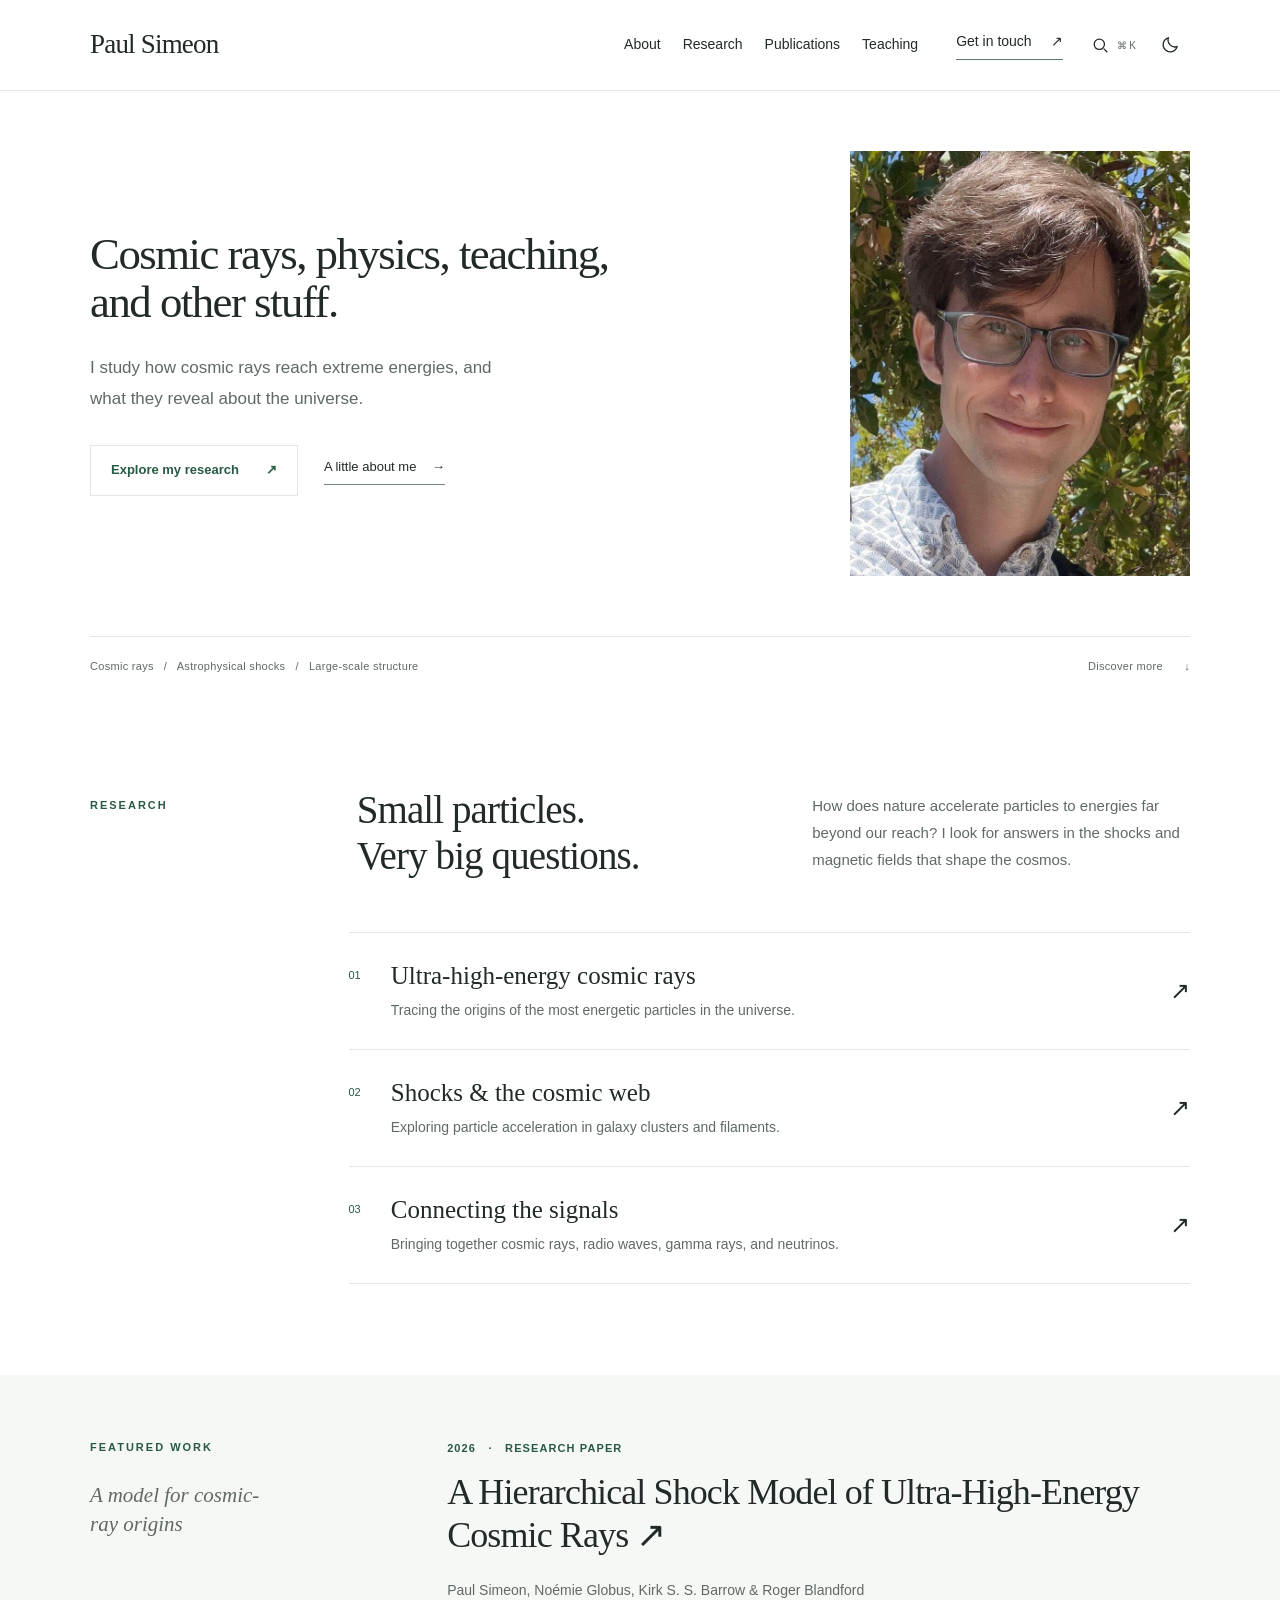
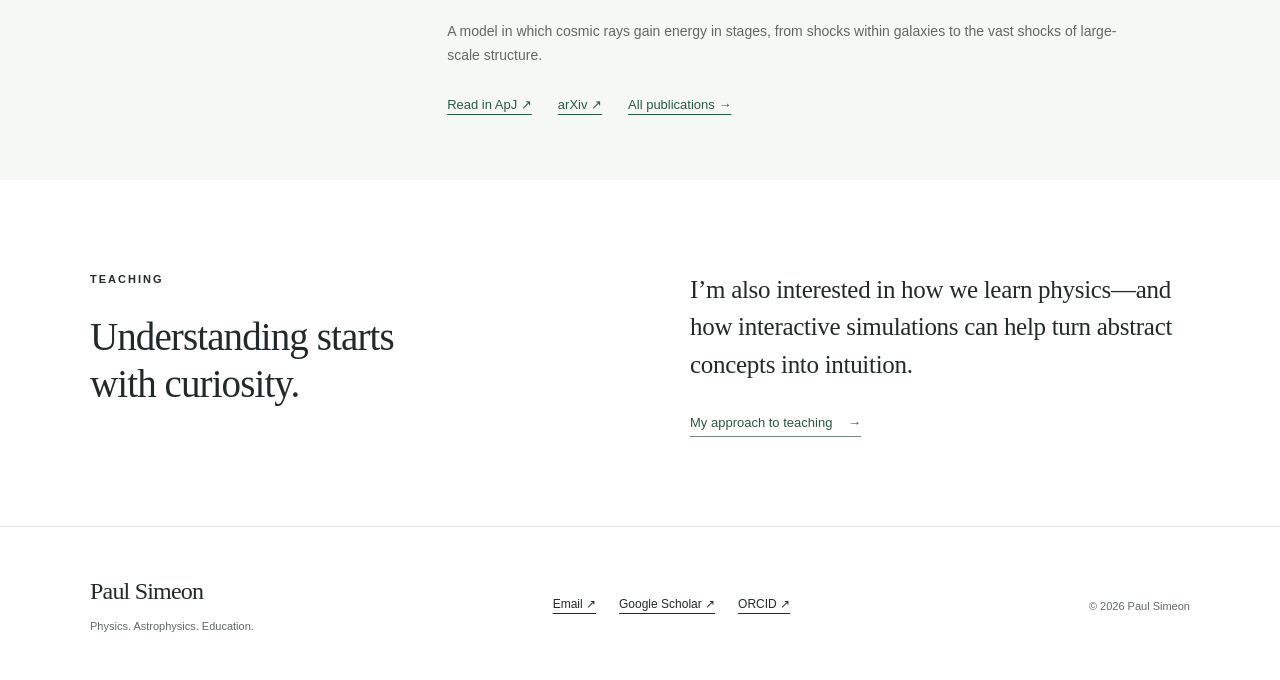
==== index.html @ d8b5a5e3 "Publish personal website and 2026 WordPress archive" ====
<!doctype html>
<html lang="en"><head><meta charset="utf-8"><meta name="viewport" content="width=device-width, initial-scale=1">
<title>Physicist &amp; educator — Paul Simeon</title><meta name="description" content="Exploring the origins of cosmic rays, the largest structures in the universe, and new ways to teach physics.">
<link rel="canonical" href="https://paulsimeon.com/">
<meta property="og:title" content="Physicist &amp; educator — Paul Simeon"><meta property="og:description" content="Exploring the origins of cosmic rays, the largest structures in the universe, and new ways to teach physics."><meta property="og:type" content="website"><meta property="og:image" content="https://paulsimeon.com/assets/cluster-temperature.png">
<link rel="icon" href="./assets/favicon.svg" type="image/svg+xml"><script src="./assets/theme.js"></script><link rel="stylesheet" href="./assets/style.css"><script src="./assets/search-index.js" defer></script><script src="./assets/search.js" defer></script><script src="./assets/site.js" defer></script></head>
<body class="home"><a class="skip-link" href="#main">Skip to content</a>
<header class="site-header"><div class="container header-inner"><a class="wordmark" href="./index.html">Paul Simeon</a><button class="menu-toggle" type="button" aria-controls="navigation" aria-expanded="false" hidden>Menu <span aria-hidden="true">+</span></button><nav id="navigation" aria-label="Main navigation"><a href="./about-2/index.html">About</a><a href="./research/index.html">Research</a><a href="./publications/index.html">Publications</a><a href="./teaching/index.html">Teaching</a><a class="nav-contact" href="./about-2/index.html#contact">Get in touch <span aria-hidden="true">↗</span></a></nav><div class="header-tools"><button class="search-toggle icon-button" type="button" aria-label="Search this site" title="Search (Command-K or Control-K)" aria-haspopup="dialog" aria-controls="site-search" hidden><svg viewBox="0 0 24 24" width="19" height="19" fill="none" stroke="currentColor" stroke-width="1.6" aria-hidden="true"><circle cx="10.5" cy="10.5" r="6.5"/><path d="m16 16 4.5 4.5"/></svg><kbd aria-hidden="true">⌘ K</kbd></button><button class="theme-toggle icon-button" type="button" aria-label="Switch to dark mode" title="Switch to dark mode" hidden><svg class="moon-icon" viewBox="0 0 24 24" width="20" height="20" fill="none" stroke="currentColor" stroke-width="1.6" aria-hidden="true"><path d="M20.5 14a8.5 8.5 0 0 1-10.5-10.5A8.5 8.5 0 1 0 20.5 14Z"/></svg><svg class="sun-icon" viewBox="0 0 24 24" width="20" height="20" fill="none" stroke="currentColor" stroke-width="1.6" aria-hidden="true"><circle cx="12" cy="12" r="4"/><path d="M12 1v3m0 16v3M1 12h3m16 0h3M4.2 4.2l2.1 2.1m11.4 11.4 2.1 2.1M4.2 19.8l2.1-2.1M17.7 6.3l2.1-2.1"/></svg></button></div></div></header>
<main id="main">
<section class="hero"><div class="container hero-grid"><div class="hero-copy"><h1>Cosmic rays, physics, teaching, and other stuff.</h1><p class="hero-intro">I study how cosmic rays reach extreme energies, and what they reveal about the universe.</p><div class="hero-actions"><a class="button" href="research/index.html">Explore my research <span aria-hidden="true">↗</span></a><a class="text-link" href="about-2/index.html">A little about me <span aria-hidden="true">→</span></a></div></div><figure class="hero-figure hero-portrait"><img src="assets/paul-simeon.jpg" alt="Paul Simeon outdoors beneath a tree" width="737" height="1189" fetchpriority="high"></figure></div><div class="container hero-bottom"><span>Cosmic rays &nbsp; / &nbsp; Astrophysical shocks &nbsp; / &nbsp; Large-scale structure</span><a href="#research-overview">Discover more <span aria-hidden="true">↓</span></a></div></section>
<section class="section container" id="research-overview"><div class="section-heading"><p class="eyebrow">Research</p><h2>Small particles.<br>Very big questions.</h2><p>How does nature accelerate particles to energies far beyond our reach? I look for answers in the shocks and magnetic fields that shape the cosmos.</p></div><div class="research-list"><a href="research/index.html#cosmic-rays"><span class="item-number">01</span><div><h3>Ultra-high-energy cosmic rays</h3><p>Tracing the origins of the most energetic particles in the universe.</p></div><span class="row-arrow" aria-hidden="true">↗</span></a><a href="research/index.html#shocks"><span class="item-number">02</span><div><h3>Shocks &amp; the cosmic web</h3><p>Exploring particle acceleration in galaxy clusters and filaments.</p></div><span class="row-arrow" aria-hidden="true">↗</span></a><a href="research/index.html#connections"><span class="item-number">03</span><div><h3>Connecting the signals</h3><p>Bringing together cosmic rays, radio waves, gamma rays, and neutrinos.</p></div><span class="row-arrow" aria-hidden="true">↗</span></a></div></section>
<section class="paper-section"><div class="container paper-layout"><div><p class="eyebrow">Featured work</p><p class="paper-note">A model for cosmic-ray origins</p></div><article><p class="meta">2026 &nbsp; · &nbsp; Research paper</p><h2><a href="https://iopscience.iop.org/article/10.3847/1538-4357/ae2852">A Hierarchical Shock Model of Ultra-High-Energy Cosmic Rays <span aria-hidden="true">↗</span></a></h2><p>Paul Simeon, Noémie Globus, Kirk S. S. Barrow &amp; Roger Blandford</p><p>A model in which cosmic rays gain energy in stages, from shocks within galaxies to the vast shocks of large-scale structure.</p><div class="inline-links"><a href="https://iopscience.iop.org/article/10.3847/1538-4357/ae2852">Read in ApJ ↗</a><a href="https://arxiv.org/abs/2503.10795">arXiv ↗</a><a href="publications/index.html">All publications →</a></div></article></div></section>
<section class="section container teaching-teaser"><div><p class="eyebrow">Teaching</p><h2>Understanding starts<br>with curiosity.</h2></div><div><p class="large-copy">I’m also interested in how we learn physics—and how interactive simulations can help turn abstract concepts into intuition.</p><a class="text-link dark" href="teaching/index.html">My approach to teaching <span aria-hidden="true">→</span></a></div></section>
</main>
<footer class="site-footer"><div class="container footer-inner"><div><a class="wordmark" href="./index.html">Paul Simeon</a><p>Physics. Astrophysics. Education.</p></div><div class="footer-links"><a href="mailto:paulsimeon@gmail.com">Email ↗</a><a href="https://scholar.google.com/citations?user=GxzBEEIAAAAJ&amp;hl=en">Google Scholar ↗</a><a href="https://orcid.org/0000-0001-7763-4405">ORCID ↗</a></div><p class="copyright">© <span data-year>2026</span> Paul Simeon</p></div></footer>
<dialog id="site-search" class="search-dialog" aria-labelledby="search-title"><div class="search-dialog-heading"><h2 id="search-title">Search this site</h2><button class="search-close icon-button" type="button" aria-label="Close search">Esc <span aria-hidden="true">×</span></button></div><label class="search-label" for="site-search-query">Pages, research, and publications</label><input id="site-search-query" type="search" placeholder="Try cosmic rays, teaching, or contact…" autocomplete="off" spellcheck="false" aria-controls="site-search-results" aria-describedby="site-search-help" autofocus><p class="search-status" role="status" aria-live="polite"></p><ul id="site-search-results" class="search-results"></ul><p id="site-search-help" class="search-help">↑ ↓ to move · Enter to open · Esc to close</p></dialog>
</body></html>
---- assets/style.css ----
:root{--paper:#ffffff;--ink:#222a29;--muted:#606965;--accent:#285a43;--green:#285a43;--line:#e3e7e3;--surface:#f6f8f5;--serif:Georgia,'Times New Roman',serif;--sans:-apple-system,BlinkMacSystemFont,'Segoe UI',sans-serif}
*{box-sizing:border-box}
html{scroll-behavior:smooth;scroll-padding-top:30px}
body{margin:0;background:var(--paper);color:var(--ink);font-family:var(--sans);font-size:16px;line-height:1.7;-webkit-font-smoothing:antialiased}
a{color:inherit;text-underline-offset:5px;text-decoration-thickness:1px}
a:hover{color:var(--green)}
a,button,input{-webkit-tap-highlight-color:transparent}
a:focus-visible,button:focus-visible,input:focus-visible{outline:3px solid #9b6c30;outline-offset:6px}
img{max-width:100%;height:auto;display:block}
figure,p,h1,h2,h3{margin:0}
p+p{margin-top:1.2em}
button,input{font:inherit}
[hidden]{display:none!important}
.container{width:min(1100px,calc(100% - 112px));margin-inline:auto}
.site-header{background:var(--paper);color:var(--ink);border-bottom:1px solid var(--line)}
.header-inner{height:90px;display:flex;align-items:center;justify-content:space-between;gap:30px}
.wordmark{font-family:var(--serif);font-size:27px;letter-spacing:-.8px;text-decoration:none;white-space:nowrap}
.site-header a:hover{color:var(--accent)}
nav{display:flex;align-items:center;gap:34px;font-size:14px}
nav a{text-decoration:none}
nav a[aria-current]{color:var(--accent);text-decoration:underline;text-underline-offset:9px}
.nav-contact{margin-left:16px;border-bottom:1px solid #62766c;padding-bottom:5px}
.nav-contact span{margin-left:15px}
.menu-toggle{display:none;background:none;color:inherit;border:1px solid #62766c;padding:5px 12px;cursor:pointer}
.skip-link{position:absolute;left:20px;top:-100px;background:var(--paper);color:var(--ink);padding:10px 20px;z-index:10}
.skip-link:focus{top:10px}
.hero{background:var(--paper);color:var(--ink);padding:60px 0 0}
.hero-grid{display:grid;grid-template-columns:1.3fr 1fr;gap:62px;align-items:center;padding-bottom:60px}
.eyebrow{text-transform:uppercase;font-size:11px;letter-spacing:2px;font-weight:600;line-height:1.5}
.hero .eyebrow{color:var(--accent);margin-bottom:26px;display:flex;align-items:center;gap:12px}
.small-star{font-size:23px}
.hero h1{font-family:var(--serif);font-weight:400;line-height:1.07;font-size:clamp(36px,3.5vw,48px);letter-spacing:-1.5px}
.hero h1 em{color:var(--accent);font-weight:400}
.hero-intro{max-width:440px;color:var(--muted);font-size:17px;line-height:1.8;margin-top:26px}
.hero-actions{display:flex;gap:26px;align-items:center;margin-top:31px;flex-wrap:wrap}
.button{display:inline-flex;align-items:center;gap:27px;background:transparent;color:var(--green);border:1px solid var(--line);padding:13px 20px;text-decoration:none;font-size:13px;font-weight:600}
.button:hover{background:var(--surface);color:var(--green);border-color:var(--green)}
.text-link{font-size:13px;text-decoration:none;border-bottom:1px solid #718477;padding-bottom:6px}
.text-link span{margin-left:12px}
.hero .text-link:hover{color:var(--accent)}
.figure-topline{display:flex;justify-content:space-between;color:var(--muted);font-size:9px;letter-spacing:1.8px;border-top:1px solid var(--line);padding:12px 0}
.hero-figure img{width:100%;aspect-ratio:1;object-fit:cover}
.hero-figure figcaption{display:flex;justify-content:space-between;gap:15px;color:var(--muted);font-size:10px;padding-top:12px}
.hero-bottom{border-top:1px solid var(--line);display:flex;justify-content:space-between;gap:20px;padding-block:20px;color:var(--muted);font-size:11px;letter-spacing:.3px}
.hero-bottom a{text-decoration:none;white-space:nowrap}
.hero-bottom a:hover{color:var(--accent)}
.hero-bottom a span{margin-left:18px}
.section{padding-block:91px}
.section-heading{display:grid;grid-template-columns:.6fr 1.1fr 1fr;gap:40px;align-items:start;margin-bottom:52px}
.section-heading .eyebrow{padding-top:10px;color:var(--green)}
h2{font-family:var(--serif);font-size:39px;line-height:1.2;letter-spacing:-.9px;font-weight:400}
.section-heading>p:last-child{color:var(--muted);font-size:15px;line-height:1.8;padding-top:5px}
.research-list{margin-left:23.5%}
.research-list>a{display:flex;align-items:center;gap:30px;text-decoration:none;border-top:1px solid var(--line);padding:27px 0}
.research-list>a:last-child{border-bottom:1px solid var(--line)}
.item-number{font-size:11px;color:var(--green);align-self:flex-start;padding-top:6px}
.research-list h3{font-family:var(--serif);font-size:25px;font-weight:400;line-height:1.25}
.research-list p{color:var(--muted);font-size:14px;margin-top:7px}
.row-arrow{margin-left:auto;font-size:24px;font-weight:300;padding-left:15px;transition:transform .2s}
.research-list>a:hover .row-arrow{transform:translate(3px,-3px)}
.paper-section{background:var(--surface);padding-block:64px}
.paper-layout{display:grid;grid-template-columns:.8fr 2fr;gap:60px}
.paper-layout>.eyebrow,.paper-layout .eyebrow{color:var(--green)}
.paper-note{font-family:var(--serif);font-style:italic;font-size:21px;line-height:1.4;max-width:180px;margin-top:25px;color:var(--muted)}
.meta{font-size:11px;letter-spacing:1.1px;text-transform:uppercase;color:var(--green);font-weight:600;margin-bottom:13px}
.paper-layout h2{font-size:36px;max-width:750px;margin-bottom:22px}
.paper-layout h2 a{text-decoration:none}
.paper-layout article>p:not(.meta){font-size:14px;color:var(--muted);max-width:700px}
.inline-links{display:flex;gap:26px;flex-wrap:wrap;margin-top:26px;font-size:13px}
.inline-links a{color:var(--green)}
.teaching-teaser{display:grid;grid-template-columns:1fr 1fr;gap:100px}
.teaching-teaser h2{margin-top:27px}
.large-copy{font-family:var(--serif);font-size:25px;line-height:1.5;letter-spacing:-.3px;margin-bottom:25px}
.dark{color:var(--green)}
.contact-band{border-top:1px solid var(--line);padding-block:35px}
.contact-band>.container{display:flex;align-items:center;justify-content:space-between}
.contact-band p{font-family:var(--serif);font-size:32px}
.contact-band a{font-size:17px;text-decoration:none;color:var(--green)}
.contact-band a span{margin-left:50px}
.site-footer{background:var(--paper);border-top:1px solid var(--line);padding-block:44px}
.footer-inner{display:flex;align-items:center;justify-content:space-between;gap:25px;flex-wrap:wrap}
.site-footer .wordmark{font-size:24px}
.site-footer p{font-size:11px;color:var(--muted);margin-top:5px}
.footer-links{display:flex;gap:23px;font-size:12px}
.copyright{font-size:11px}
.page-intro{padding-top:75px;padding-bottom:64px;border-bottom:1px solid var(--line);margin-bottom:60px}
.page-intro .eyebrow{color:var(--green);margin-bottom:24px}
.page-intro h1{font-family:var(--serif);font-size:clamp(38px,4vw,52px);font-weight:400;line-height:1.12;letter-spacing:-1.8px}
.page-intro h1 em{color:var(--green)}
.page-intro .lead{max-width:730px;margin-top:30px;color:var(--muted)}
.lead{font-size:21px;line-height:1.65}
.section-bottom{padding-bottom:95px}
.about-layout{display:grid;grid-template-columns:.8fr 1.5fr;gap:100px}
.portrait img{width:100%;max-height:480px;object-fit:cover;object-position:center 35%}
.portrait figcaption{font-size:11px;color:var(--muted);margin-top:12px}
.prose{max-width:740px}
.prose>p,.prose section>p{color:var(--muted)}
.prose h2{font-size:29px;margin:36px 0 18px}
.prose>h2:first-child,.prose section:first-child h2{margin-top:0}
.prose h3{font-family:var(--serif);font-size:25px;font-weight:400;line-height:1.3}
.prose a{color:var(--green)}
.prose .lead{color:var(--ink)}
.contact-details{border-top:1px solid var(--line);padding-top:28px;margin-top:38px}
.contact-details .eyebrow{margin-bottom:15px}
.research-detail{display:grid;grid-template-columns:.7fr 2fr;gap:70px}
.side-nav{display:flex;flex-direction:column;align-items:flex-start;gap:16px;font-size:13px}
.side-nav .eyebrow{margin-bottom:8px}
.side-nav a{color:var(--muted);text-decoration:none}
.side-nav a:hover{color:var(--green);text-decoration:underline}
.research-figure{margin-block:27px}
.research-figure img{max-width:600px;width:100%}
.research-figure figcaption{font-size:12px;color:var(--muted);margin-top:12px}
.prose section+section{margin-top:48px}
.callout{background:var(--surface);border-left:2px solid #4f745e;padding:28px;margin-top:30px}
.callout h3{margin-block:15px}
.callout p:not(.eyebrow){font-size:14px;color:var(--muted)}
.callout>a{display:inline-block;font-size:13px;margin-top:15px}
.publication-search{display:grid;grid-template-columns:1fr 3fr 1fr;align-items:center;gap:30px;margin-bottom:32px}
.publication-search label{font-size:13px}
.publication-search input{width:100%;border:1px solid #a6b5a9;border-radius:0;background:transparent;padding:12px 15px;font-size:14px;color:var(--ink)}
.publication-search p{font-size:12px;color:var(--muted);text-align:right}
.publication{display:grid;grid-template-columns:1fr 4fr;gap:35px;border-top:1px solid var(--line);padding:34px 0}
.publication:last-child{border-bottom:1px solid var(--line)}
.publication-year{font-family:var(--serif);font-size:27px;color:var(--muted)}
.publication h2{font-size:27px;max-width:850px;line-height:1.3;letter-spacing:-.4px}
.publication h2 a{text-decoration:none}
.publication p:not(.meta){font-size:14px;color:var(--muted);margin-top:12px}
.publication .authors{color:var(--ink)!important}
.publication .inline-links{margin-top:18px}
.publication .meta{font-size:10px}
.teaching-layout{display:grid;grid-template-columns:.9fr 1.4fr;gap:100px}
.teaching-statement{background:var(--surface);color:var(--ink);padding:40px;align-self:start;overflow:hidden}
.teaching-statement>.eyebrow{color:var(--accent)}
.teaching-statement>p:nth-child(2){font-family:var(--serif);font-size:42px;line-height:1.2;margin-top:35px;letter-spacing:-1px}
.teaching-statement em{color:var(--accent)}
.orbit-art{position:relative;height:190px;margin-top:30px}
.orbit-art span{position:absolute;left:50%;top:50%;width:190px;height:85px;border:1px solid #7a9784;border-radius:50%;transform:translate(-50%,-50%) rotate(-35deg)}
.orbit-art span:nth-child(2){transform:translate(-50%,-50%) rotate(25deg)}
.orbit-art span:nth-child(3){transform:translate(-50%,-50%) rotate(85deg)}
.orbit-art i{position:absolute;left:calc(50% - 5px);top:calc(50% - 5px);width:10px;height:10px;background:var(--accent);border-radius:50%}

@media(min-width:1600px){.hero-grid{padding-block:30px 70px}
.hero h1{font-size:48px}
}

@media(max-width:1100px){.container{width:calc(100% - 64px)}
nav{gap:20px}
.nav-contact{margin-left:0}
.hero-grid{gap:36px}
.hero h1{font-size:42px}
.hero-actions{gap:20px}
.hero-figure figcaption{font-size:9px}
.section-heading{grid-template-columns:.65fr 1fr 1fr;gap:26px}
.section-heading h2{font-size:33px}
.about-layout,.teaching-layout{gap:55px}
.teaching-statement{padding:28px}
.paper-layout{gap:40px}
}

@media(max-width:760px){.container{width:calc(100% - 40px)}
.header-inner{min-height:82px;height:auto;flex-wrap:wrap;padding-block:20px;gap:18px}
.wordmark{font-size:25px}
nav{width:100%;flex-wrap:wrap;gap:15px 24px;padding:12px 0 5px;font-size:14px}
.js-enabled .menu-toggle{display:block}
.js-enabled nav{display:none}
.js-enabled nav.is-open{display:flex}
.nav-contact{margin-left:auto}
.hero{padding-top:30px}
.hero-grid{grid-template-columns:1fr;gap:45px;padding-bottom:35px}
.hero h1{font-size:clamp(34px,7vw,44px);letter-spacing:-1.5px}
.hero-intro{font-size:16px;max-width:500px}
.hero-figure{max-width:390px;width:100%}
.hero-figure img{aspect-ratio:1.2;object-fit:cover}
.hero-figure figcaption{font-size:10px}
.hero-bottom{align-items:flex-start;font-size:10px}
.hero-bottom>span{max-width:250px}
.hero-bottom a{font-size:10px}
.hero-bottom a span{margin-left:4px}
.section{padding-block:55px}
.section-heading{grid-template-columns:1fr;gap:22px;margin-bottom:32px}
.section-heading h2{font-size:38px}
.section-heading h2 br{display:none}
.section-heading p:last-child{max-width:540px}
.research-list{margin-left:0}
.research-list>a{gap:18px;padding-block:23px}
.research-list h3{font-size:23px}
.research-list p{font-size:13px}
.paper-section{padding-block:45px}
.paper-layout{grid-template-columns:1fr;gap:30px}
.paper-note{display:none}
.paper-layout h2{font-size:30px}
.teaching-teaser{grid-template-columns:1fr;gap:30px}
.teaching-teaser h2{font-size:36px;margin-top:20px}
.large-copy{font-size:23px}
.contact-band p{font-size:26px}
.contact-band a{font-size:14px}
.contact-band a span{margin-left:15px}
.footer-inner{align-items:flex-start;gap:25px}
.footer-links{flex-wrap:wrap;font-size:12px}
.copyright{width:100%}
.page-intro{padding-top:45px;padding-bottom:37px;margin-bottom:38px}
.page-intro h1{font-size:38px;letter-spacing:-1px}
.page-intro h1 br{display:none}
.lead{font-size:19px}
.about-layout{grid-template-columns:1fr;gap:38px}
.portrait{max-width:350px}
.portrait img{max-height:390px}
.section-bottom{padding-bottom:55px}
.research-detail{grid-template-columns:1fr;gap:36px}
.side-nav{gap:10px;border-bottom:1px solid var(--line);padding-bottom:25px}
.side-nav .eyebrow{margin-bottom:3px}
.prose h2{font-size:28px}
.publication-search{grid-template-columns:1fr;gap:9px;margin-bottom:25px}
.publication-search p{text-align:left}
.publication{grid-template-columns:1fr;gap:12px;padding-block:28px}
.publication-year{font-size:22px}
.publication h2{font-size:25px}
.publication .meta{margin-bottom:8px}
.teaching-layout{grid-template-columns:1fr;gap:38px}
.teaching-statement{max-width:500px}
.orbit-art{height:155px}
.teaching-statement>p:nth-child(2){font-size:40px}
}

@media(prefers-reduced-motion:reduce){html{scroll-behavior:auto}
*{transition:none!important}
}


/* Shared theme and header controls. */
:root{color-scheme:light}
:root[data-theme="dark"]{color-scheme:dark;--paper:#171c1a;--ink:#edf0eb;--muted:#b1bcb4;--accent:#abd0b6;--green:#abd0b6;--line:#3a4840;--surface:#222b25}
.header-inner{gap:20px}
.header-inner nav{gap:22px;margin-left:auto}
.header-tools{display:flex;align-items:center;gap:6px;flex-shrink:0}
.icon-button{display:inline-flex;justify-content:center;align-items:center;gap:7px;min-height:40px;min-width:40px;padding:7px;background:transparent;color:var(--ink);border:1px solid transparent;border-radius:4px;cursor:pointer;font-size:12px}
.icon-button:hover{background:var(--surface);border-color:var(--line)}
.icon-button kbd{font:10px var(--sans);color:var(--muted);white-space:nowrap}
.sun-icon{display:none}
[data-theme="dark"] .moon-icon{display:none}
[data-theme="dark"] .sun-icon{display:block}
.hero-portrait{width:100%;max-width:340px;justify-self:end}
.hero-portrait img{aspect-ratio:4/5;object-fit:cover;object-position:center 30%}
.hero-portrait figcaption{font-size:12px}
#contact{scroll-margin-top:30px}
#contact:target{border-top-color:var(--green)}
.search-open{overflow:hidden}
.search-dialog{width:min(640px,calc(100% - 32px));max-height:80dvh;margin:10vh auto;padding:25px;border:1px solid var(--line);border-radius:8px;background:var(--paper);color:var(--ink);box-shadow:0 20px 80px #0003;overflow:auto}
.search-dialog::backdrop{background:#101b1677}
.search-dialog-heading{display:flex;align-items:center;justify-content:space-between;gap:15px;margin-bottom:15px}
.search-dialog-heading h2{font-size:26px}
.search-label{display:block;font-size:12px;color:var(--muted);margin-bottom:8px}
#site-search-query{width:100%;padding:13px;border:1px solid var(--line);border-radius:4px;background:var(--surface);color:var(--ink);font-size:16px}
.search-status{font-size:12px;color:var(--muted);margin:18px 0 10px}
.search-results{list-style:none;margin:0;padding:0}
.search-results li+li{border-top:1px solid var(--line)}
.search-results a{display:flex;flex-direction:column;gap:5px;padding:14px 10px;text-decoration:none;border-radius:3px}
.search-results a:hover,.search-results a:focus-visible{background:var(--surface)}
.search-result-kind{color:var(--green);font-size:10px;letter-spacing:1px;text-transform:uppercase}
.search-results strong{font-size:15px;line-height:1.4;font-weight:500}
.search-result-excerpt{color:var(--muted);font-size:12px;line-height:1.6}
.search-help{border-top:1px solid var(--line);padding-top:14px;margin-top:16px;font-size:11px;color:var(--muted)}
@media(min-width:761px) and (max-width:1050px){.header-inner{height:auto;min-height:90px;flex-wrap:wrap;padding-block:16px;gap:12px}.header-tools{margin-left:auto}.header-inner nav{order:3;width:100%;justify-content:flex-end;gap:25px}}
@media(max-width:760px){.header-inner{gap:10px}.header-tools{margin-left:auto;order:1}.header-inner>.menu-toggle{order:2}.header-inner nav{order:3;margin-left:0;gap:15px 24px}.search-toggle kbd{display:none}.hero-portrait{justify-self:start;max-width:300px}.hero-portrait img{aspect-ratio:4/5}.search-dialog{padding:18px;margin-top:5vh;max-height:90dvh}}
@media(max-width:370px){.header-inner .wordmark{font-size:22px}.header-inner{gap:5px}.header-tools{gap:0}.icon-button{min-width:36px;padding:6px}.menu-toggle{padding:5px 8px}}

/* Compact introduction for the personal biography. */
.about-page .page-intro{padding-top:40px;padding-bottom:0;border-bottom:0;margin-bottom:30px}
.about-page .page-intro .eyebrow{margin-bottom:0}

.email-contact{display:flex;align-items:center;gap:6px;flex-wrap:wrap}
.copy-email-status{font-size:12px;color:var(--muted)}

.publication-group+.publication-group{margin-top:48px}
.publication-group-title{font-family:var(--sans);font-size:22px;font-weight:500;letter-spacing:0;margin-bottom:20px}
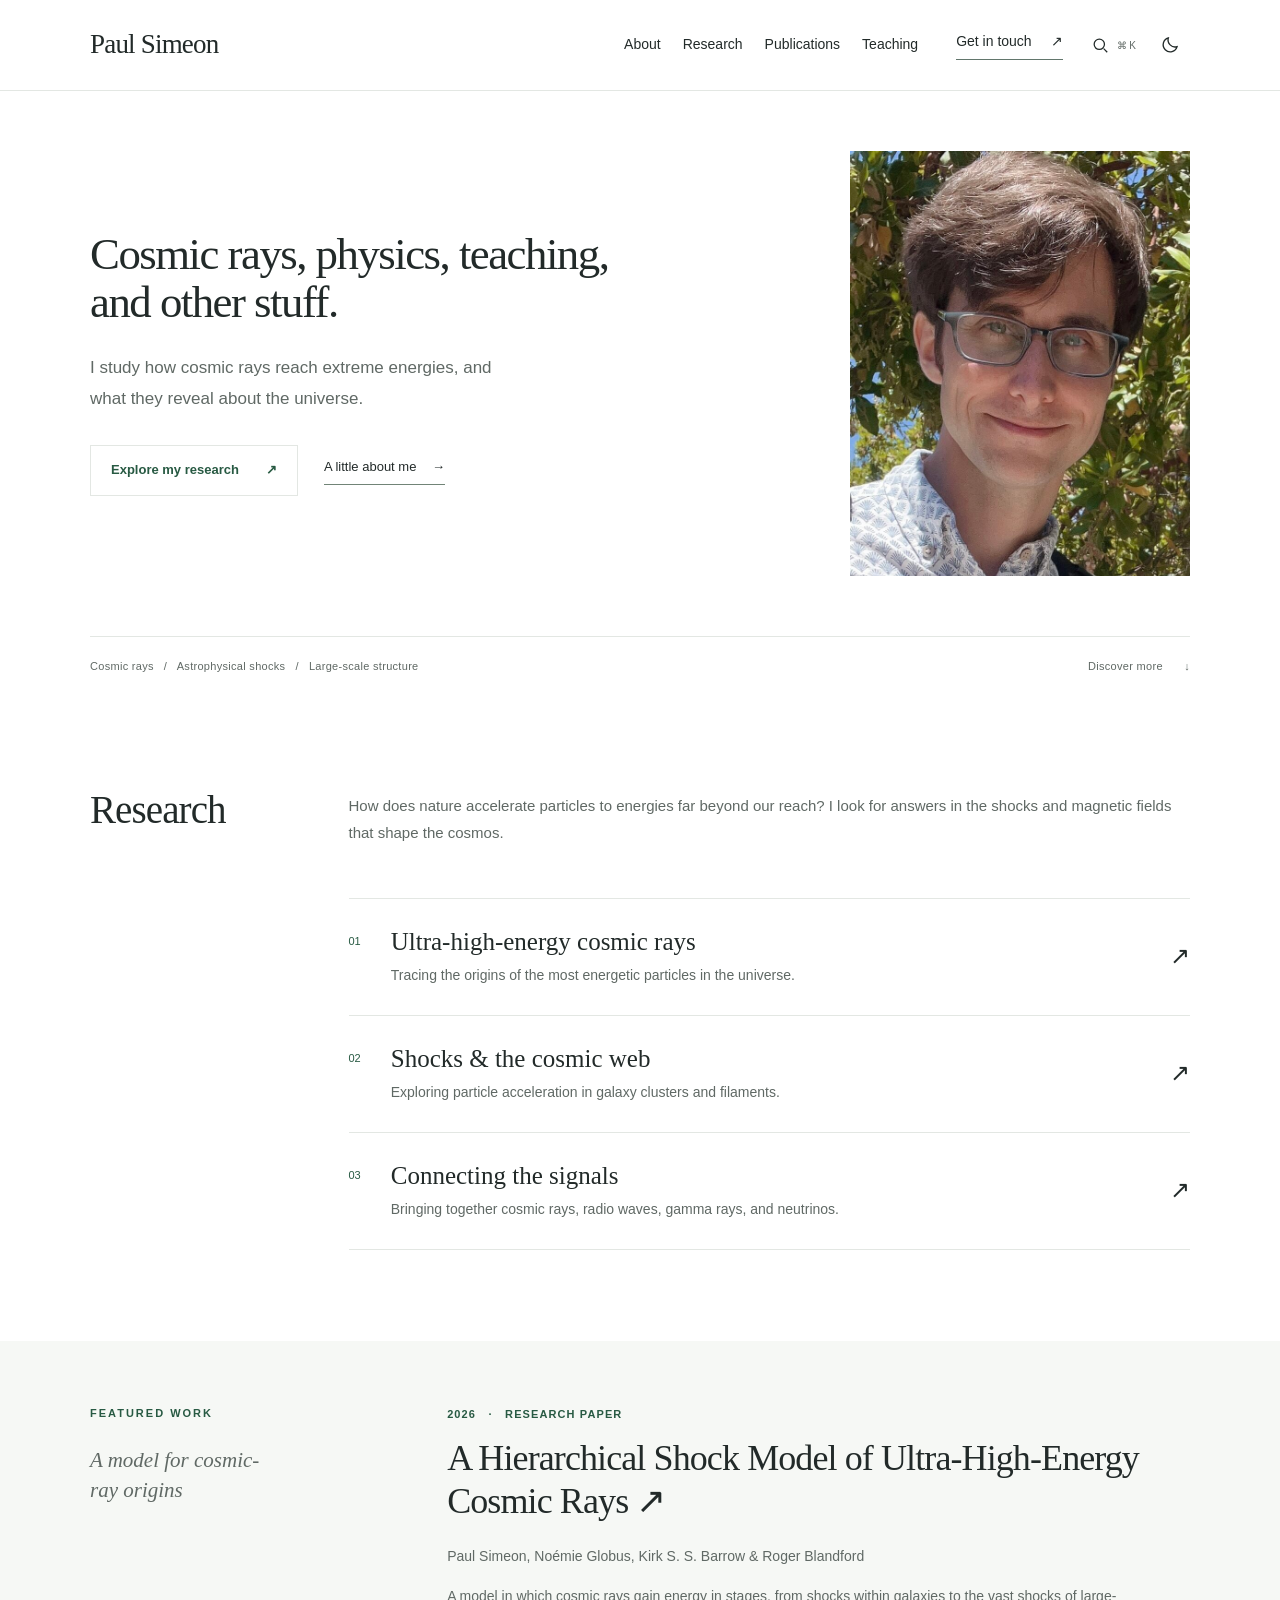
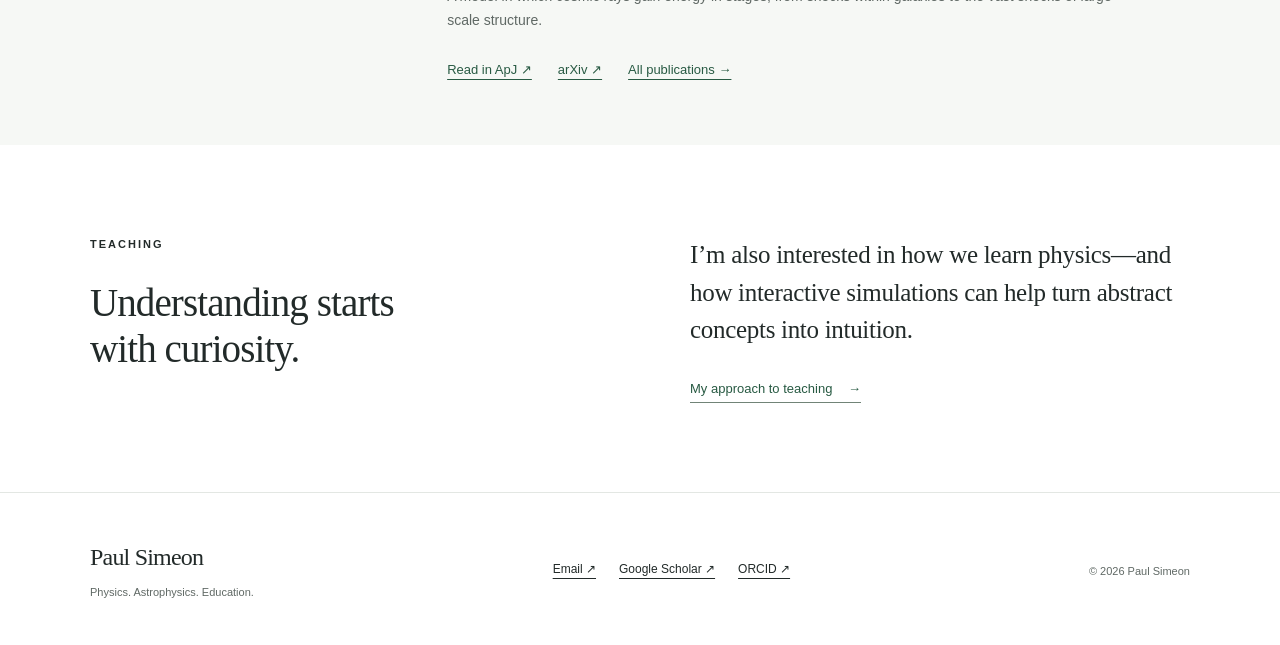
==== commit c308d295: "Simplify homepage research heading" ====
--- a/index.html
+++ b/index.html
@@ -8,7 +8,7 @@
 <header class="site-header"><div class="container header-inner"><a class="wordmark" href="./index.html">Paul Simeon</a><button class="menu-toggle" type="button" aria-controls="navigation" aria-expanded="false" hidden>Menu <span aria-hidden="true">+</span></button><nav id="navigation" aria-label="Main navigation"><a href="./about-2/index.html">About</a><a href="./research/index.html">Research</a><a href="./publications/index.html">Publications</a><a href="./teaching/index.html">Teaching</a><a class="nav-contact" href="./about-2/index.html#contact">Get in touch <span aria-hidden="true">↗</span></a></nav><div class="header-tools"><button class="search-toggle icon-button" type="button" aria-label="Search this site" title="Search (Command-K or Control-K)" aria-haspopup="dialog" aria-controls="site-search" hidden><svg viewBox="0 0 24 24" width="19" height="19" fill="none" stroke="currentColor" stroke-width="1.6" aria-hidden="true"><circle cx="10.5" cy="10.5" r="6.5"/><path d="m16 16 4.5 4.5"/></svg><kbd aria-hidden="true">⌘ K</kbd></button><button class="theme-toggle icon-button" type="button" aria-label="Switch to dark mode" title="Switch to dark mode" hidden><svg class="moon-icon" viewBox="0 0 24 24" width="20" height="20" fill="none" stroke="currentColor" stroke-width="1.6" aria-hidden="true"><path d="M20.5 14a8.5 8.5 0 0 1-10.5-10.5A8.5 8.5 0 1 0 20.5 14Z"/></svg><svg class="sun-icon" viewBox="0 0 24 24" width="20" height="20" fill="none" stroke="currentColor" stroke-width="1.6" aria-hidden="true"><circle cx="12" cy="12" r="4"/><path d="M12 1v3m0 16v3M1 12h3m16 0h3M4.2 4.2l2.1 2.1m11.4 11.4 2.1 2.1M4.2 19.8l2.1-2.1M17.7 6.3l2.1-2.1"/></svg></button></div></div></header>
 <main id="main">
 <section class="hero"><div class="container hero-grid"><div class="hero-copy"><h1>Cosmic rays, physics, teaching, and other stuff.</h1><p class="hero-intro">I study how cosmic rays reach extreme energies, and what they reveal about the universe.</p><div class="hero-actions"><a class="button" href="research/index.html">Explore my research <span aria-hidden="true">↗</span></a><a class="text-link" href="about-2/index.html">A little about me <span aria-hidden="true">→</span></a></div></div><figure class="hero-figure hero-portrait"><img src="assets/paul-simeon.jpg" alt="Paul Simeon outdoors beneath a tree" width="737" height="1189" fetchpriority="high"></figure></div><div class="container hero-bottom"><span>Cosmic rays &nbsp; / &nbsp; Astrophysical shocks &nbsp; / &nbsp; Large-scale structure</span><a href="#research-overview">Discover more <span aria-hidden="true">↓</span></a></div></section>
-<section class="section container" id="research-overview"><div class="section-heading"><p class="eyebrow">Research</p><h2>Small particles.<br>Very big questions.</h2><p>How does nature accelerate particles to energies far beyond our reach? I look for answers in the shocks and magnetic fields that shape the cosmos.</p></div><div class="research-list"><a href="research/index.html#cosmic-rays"><span class="item-number">01</span><div><h3>Ultra-high-energy cosmic rays</h3><p>Tracing the origins of the most energetic particles in the universe.</p></div><span class="row-arrow" aria-hidden="true">↗</span></a><a href="research/index.html#shocks"><span class="item-number">02</span><div><h3>Shocks &amp; the cosmic web</h3><p>Exploring particle acceleration in galaxy clusters and filaments.</p></div><span class="row-arrow" aria-hidden="true">↗</span></a><a href="research/index.html#connections"><span class="item-number">03</span><div><h3>Connecting the signals</h3><p>Bringing together cosmic rays, radio waves, gamma rays, and neutrinos.</p></div><span class="row-arrow" aria-hidden="true">↗</span></a></div></section>
+<section class="section container" id="research-overview"><div class="section-heading"><h2>Research</h2><p>How does nature accelerate particles to energies far beyond our reach? I look for answers in the shocks and magnetic fields that shape the cosmos.</p></div><div class="research-list"><a href="research/index.html#cosmic-rays"><span class="item-number">01</span><div><h3>Ultra-high-energy cosmic rays</h3><p>Tracing the origins of the most energetic particles in the universe.</p></div><span class="row-arrow" aria-hidden="true">↗</span></a><a href="research/index.html#shocks"><span class="item-number">02</span><div><h3>Shocks &amp; the cosmic web</h3><p>Exploring particle acceleration in galaxy clusters and filaments.</p></div><span class="row-arrow" aria-hidden="true">↗</span></a><a href="research/index.html#connections"><span class="item-number">03</span><div><h3>Connecting the signals</h3><p>Bringing together cosmic rays, radio waves, gamma rays, and neutrinos.</p></div><span class="row-arrow" aria-hidden="true">↗</span></a></div></section>
 <section class="paper-section"><div class="container paper-layout"><div><p class="eyebrow">Featured work</p><p class="paper-note">A model for cosmic-ray origins</p></div><article><p class="meta">2026 &nbsp; · &nbsp; Research paper</p><h2><a href="https://iopscience.iop.org/article/10.3847/1538-4357/ae2852">A Hierarchical Shock Model of Ultra-High-Energy Cosmic Rays <span aria-hidden="true">↗</span></a></h2><p>Paul Simeon, Noémie Globus, Kirk S. S. Barrow &amp; Roger Blandford</p><p>A model in which cosmic rays gain energy in stages, from shocks within galaxies to the vast shocks of large-scale structure.</p><div class="inline-links"><a href="https://iopscience.iop.org/article/10.3847/1538-4357/ae2852">Read in ApJ ↗</a><a href="https://arxiv.org/abs/2503.10795">arXiv ↗</a><a href="publications/index.html">All publications →</a></div></article></div></section>
 <section class="section container teaching-teaser"><div><p class="eyebrow">Teaching</p><h2>Understanding starts<br>with curiosity.</h2></div><div><p class="large-copy">I’m also interested in how we learn physics—and how interactive simulations can help turn abstract concepts into intuition.</p><a class="text-link dark" href="teaching/index.html">My approach to teaching <span aria-hidden="true">→</span></a></div></section>
 </main>
--- a/assets/style.css
+++ b/assets/style.css
@@ -46,7 +46,7 @@
 .hero-bottom a:hover{color:var(--accent)}
 .hero-bottom a span{margin-left:18px}
 .section{padding-block:91px}
-.section-heading{display:grid;grid-template-columns:.6fr 1.1fr 1fr;gap:40px;align-items:start;margin-bottom:52px}
+.section-heading{display:grid;grid-template-columns:23.5% 1fr;gap:0;align-items:start;margin-bottom:52px}
 .section-heading .eyebrow{padding-top:10px;color:var(--green)}
 h2{font-family:var(--serif);font-size:39px;line-height:1.2;letter-spacing:-.9px;font-weight:400}
 .section-heading>p:last-child{color:var(--muted);font-size:15px;line-height:1.8;padding-top:5px}
